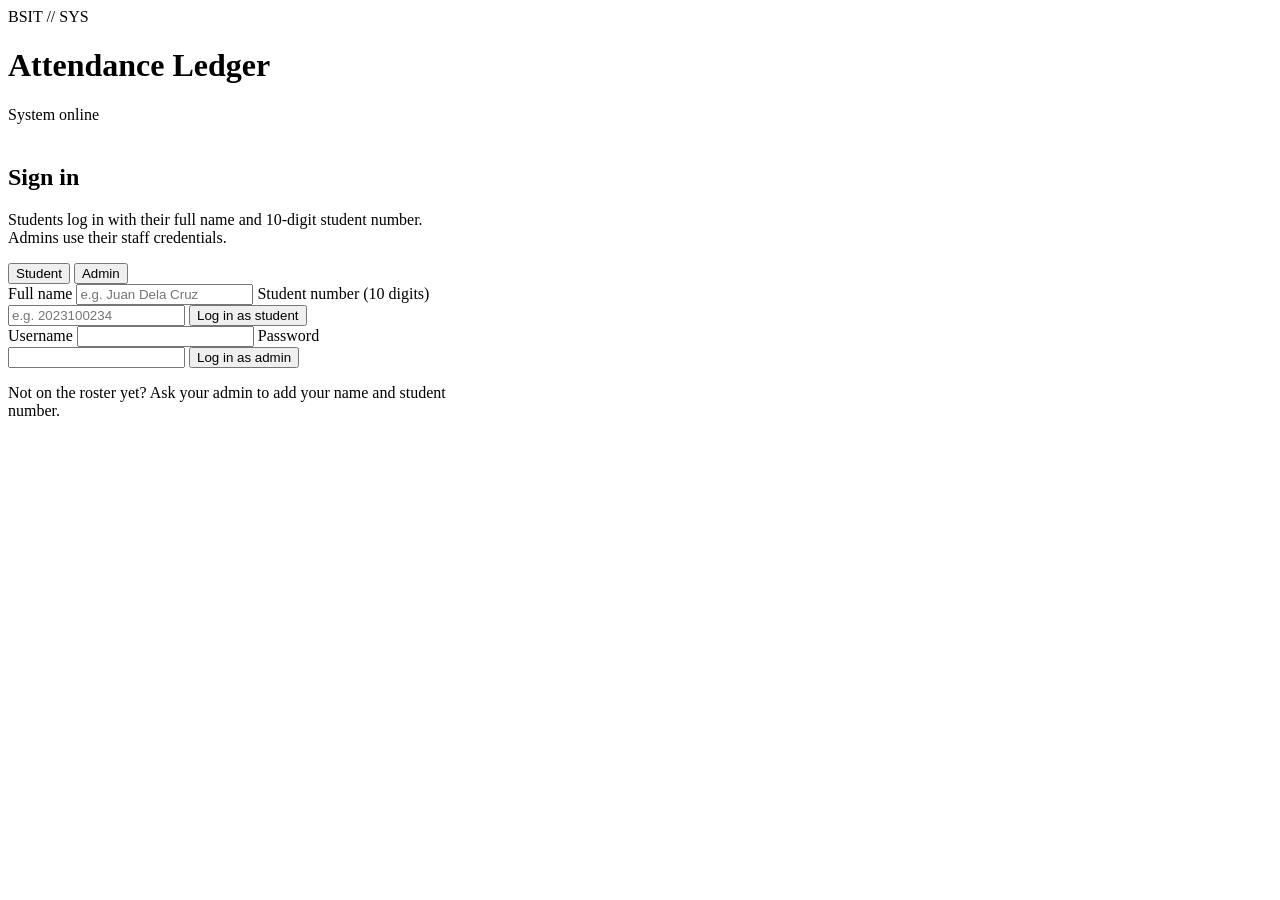
==== index.html @ 07ac9eb4 "Add files via upload" ====
<!DOCTYPE html>
<html lang="en">
<head>
<meta charset="UTF-8" />
<meta name="viewport" content="width=device-width, initial-scale=1.0" />
<title>BSIT Attendance Ledger</title>
<link rel="stylesheet" href="css/style.css" />
</head>
<body>

<div class="topbar">
  <div class="brand">
    <span class="eyebrow">BSIT // SYS</span>
    <h1>Attendance Ledger</h1>
  </div>
  <span class="status-dot">System online</span>
</div>

<div class="shell" style="max-width:460px; padding-top:20px;">
  <div class="card">
    <h2>Sign in</h2>
    <p class="hint">Students log in with their full name and 10-digit student number. Admins use their staff credentials.</p>

    <div class="tabs">
      <button class="tab-btn active" data-tab="student">Student</button>
      <button class="tab-btn" data-tab="admin">Admin</button>
    </div>

    <div class="error-msg" id="errorMsg"></div>

    <!-- Student login -->
    <div class="tab-panel active" id="panel-student">
      <form id="studentForm">
        <label for="sName">Full name</label>
        <input type="text" id="sName" placeholder="e.g. Juan Dela Cruz" autocomplete="name" required />

        <label for="sNumber">Student number (10 digits)</label>
        <input type="tel" id="sNumber" class="mono-input" placeholder="e.g. 2023100234" maxlength="10" inputmode="numeric" required />

        <button type="submit" class="btn block">Log in as student</button>
      </form>
    </div>

    <!-- Admin login -->
    <div class="tab-panel" id="panel-admin">
      <form id="adminForm">
        <label for="aUser">Username</label>
        <input type="text" id="aUser" autocomplete="username" required />

        <label for="aPass">Password</label>
        <input type="password" id="aPass" autocomplete="current-password" required />

        <button type="submit" class="btn block">Log in as admin</button>
      </form>
    </div>
  </div>
  <p class="foot-note">Not on the roster yet? Ask your admin to add your name and student number.</p>
</div>

<script src="js/api.js"></script>
<script src="js/login.js"></script>
</body>
</html>
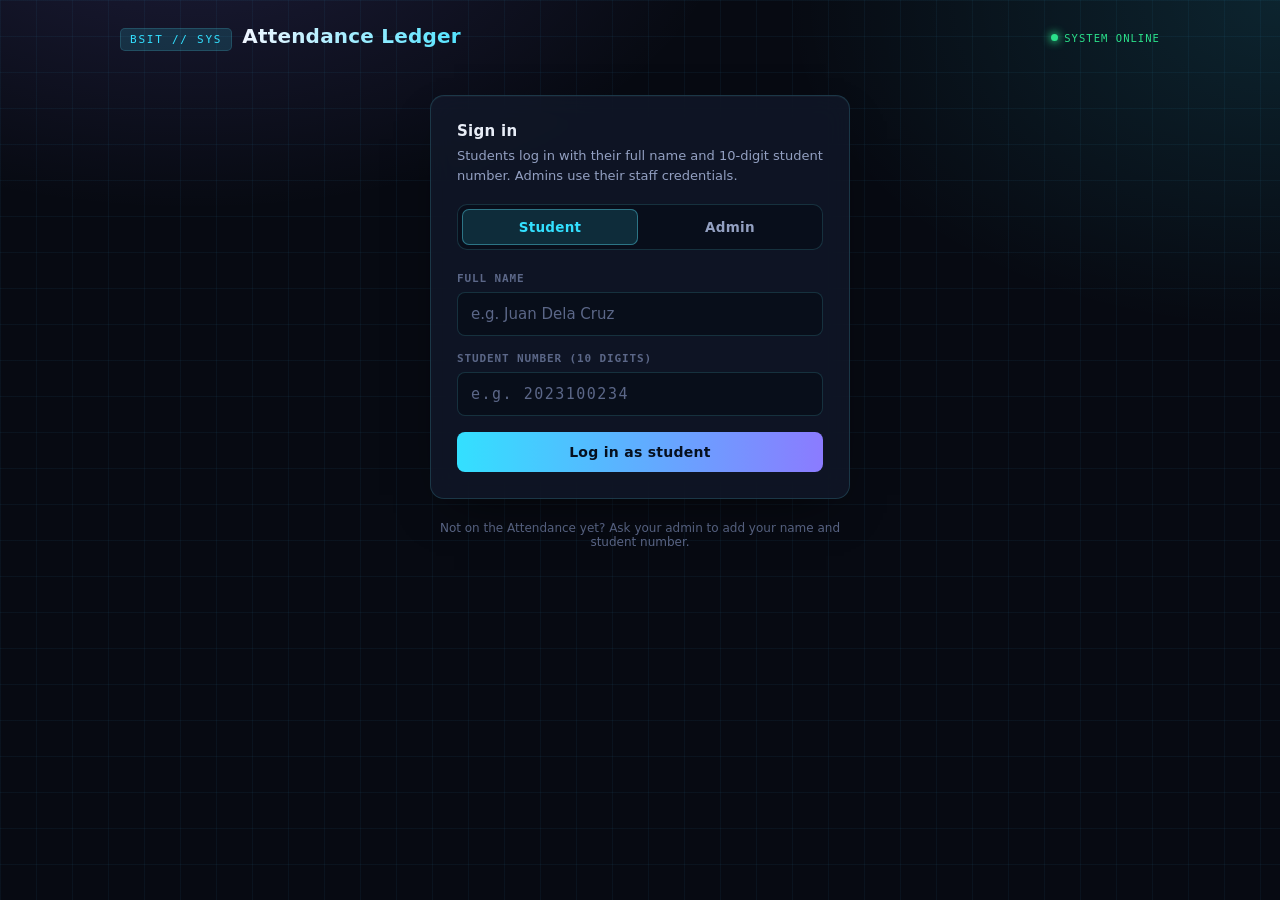
==== commit 86d4cf4c: "Fix stylesheet and script paths in index.html" ====
--- a/index.html
+++ b/index.html
@@ -4,7 +4,7 @@
 <meta charset="UTF-8" />
 <meta name="viewport" content="width=device-width, initial-scale=1.0" />
 <title>BSIT Attendance Ledger</title>
-<link rel="stylesheet" href="css/style.css" />
+<link rel="stylesheet" href="style.css" />
 </head>
 <body>
 
@@ -54,10 +54,10 @@
       </form>
     </div>
   </div>
-  <p class="foot-note">Not on the roster yet? Ask your admin to add your name and student number.</p>
+  <p class="foot-note">Not on the Attendance yet? Ask your admin to add your name and student number.</p>
 </div>
 
-<script src="js/api.js"></script>
-<script src="js/login.js"></script>
+<script src="api.js"></script>
+<script src="login.js"></script>
 </body>
 </html>
--- a/style.css
+++ b/style.css
@@ -0,0 +1,517 @@
+/* =========================================================
+   BSIT Attendance Ledger — "Modern Technology" theme
+   Concept: a HUD-style ops console for taking roll call.
+   Dark canvas with a faint circuit/grid backdrop, glassy
+   panels, glowing cyan/violet accents. Numbers (student IDs,
+   codes, timestamps) render in a mono face like a terminal
+   readout — the daily code is the centerpiece "live signal".
+   ========================================================= */
+
+@import url('https://fonts.googleapis.com/css2?family=Orbitron:wght@600;700;800&family=Inter:wght@400;500;600;700&family=JetBrains+Mono:wght@500;600;700&display=swap');
+
+:root {
+  --bg: #070a12;
+  --bg-grid: rgba(56, 189, 248, 0.055);
+  --panel: rgba(19, 26, 43, 0.72);
+  --panel-solid: #131a2b;
+  --panel-border: rgba(94, 234, 255, 0.16);
+  --panel-border-strong: rgba(94, 234, 255, 0.38);
+  --text: #e8edf7;
+  --text-soft: #93a0c2;
+  --text-dim: #5b6788;
+
+  --cyan: #33e0ff;
+  --cyan-soft: rgba(51, 224, 255, 0.14);
+  --violet: #8b7bff;
+  --violet-soft: rgba(139, 123, 255, 0.16);
+
+  --present: #2be08a;
+  --present-bg: rgba(43, 224, 138, 0.12);
+  --present-line: rgba(43, 224, 138, 0.4);
+
+  --absent: #ff4d6d;
+  --absent-bg: rgba(255, 77, 109, 0.12);
+  --absent-line: rgba(255, 77, 109, 0.4);
+
+  --nosession: #6b7594;
+  --nosession-bg: rgba(107, 117, 148, 0.14);
+
+  --amber: #ffb020;
+  --amber-bg: rgba(255, 176, 32, 0.12);
+
+  --radius: 14px;
+  --shadow: 0 1px 0 rgba(255,255,255,0.03) inset, 0 20px 50px -24px rgba(0,0,0,0.7);
+  --glow-cyan: 0 0 0 1px var(--panel-border-strong), 0 0 24px -4px rgba(51, 224, 255, 0.35);
+  font-size: 16px;
+}
+
+* { box-sizing: border-box; }
+
+html, body {
+  margin: 0;
+  padding: 0;
+  background: var(--bg);
+  color: var(--text);
+  font-family: 'Inter', system-ui, sans-serif;
+  -webkit-font-smoothing: antialiased;
+}
+
+body {
+  min-height: 100vh;
+  background-image:
+    linear-gradient(var(--bg-grid) 1px, transparent 1px),
+    linear-gradient(90deg, var(--bg-grid) 1px, transparent 1px),
+    radial-gradient(ellipse 900px 500px at 15% -10%, rgba(139, 123, 255, 0.16), transparent 60%),
+    radial-gradient(ellipse 900px 600px at 100% 0%, rgba(51, 224, 255, 0.12), transparent 55%);
+  background-size: 36px 36px, 36px 36px, auto, auto;
+  background-attachment: fixed;
+}
+
+h1, h2, h3 {
+  font-family: 'Orbitron', system-ui, sans-serif;
+  font-weight: 700;
+  letter-spacing: 0.01em;
+  margin: 0;
+  color: var(--text);
+}
+
+.mono, .student-number, .code-digits, .date-tag, td.num {
+  font-family: 'JetBrains Mono', ui-monospace, monospace;
+}
+
+a { color: var(--cyan); }
+
+button { font-family: inherit; cursor: pointer; }
+
+::selection { background: var(--cyan-soft); color: var(--text); }
+
+/* ---------- layout shell ---------- */
+
+.shell {
+  max-width: 1080px;
+  margin: 0 auto;
+  padding: 0 20px 64px;
+}
+
+.topbar {
+  display: flex;
+  align-items: center;
+  justify-content: space-between;
+  gap: 12px;
+  padding: 24px 20px;
+  max-width: 1080px;
+  margin: 0 auto;
+}
+
+.brand {
+  display: flex;
+  align-items: baseline;
+  gap: 10px;
+}
+
+.brand .eyebrow {
+  font-family: 'JetBrains Mono', monospace;
+  font-size: 11px;
+  letter-spacing: 0.16em;
+  text-transform: uppercase;
+  color: var(--cyan);
+  background: var(--cyan-soft);
+  border: 1px solid var(--panel-border);
+  padding: 4px 9px;
+  border-radius: 5px;
+}
+
+.brand h1 {
+  font-size: 20px;
+  background: linear-gradient(90deg, #f2f6ff 0%, var(--cyan) 120%);
+  -webkit-background-clip: text;
+  background-clip: text;
+  color: transparent;
+}
+
+.topbar .who {
+  font-size: 13px;
+  color: var(--text-soft);
+  display: flex;
+  align-items: center;
+  gap: 12px;
+}
+
+.status-dot {
+  display: inline-flex;
+  align-items: center;
+  gap: 6px;
+  font-family: 'JetBrains Mono', monospace;
+  font-size: 10.5px;
+  letter-spacing: 0.1em;
+  text-transform: uppercase;
+  color: var(--present);
+}
+.status-dot::before {
+  content: "";
+  width: 7px; height: 7px;
+  border-radius: 50%;
+  background: var(--present);
+  box-shadow: 0 0 8px 1px var(--present);
+  animation: pulse-dot 1.8s ease-in-out infinite;
+}
+@keyframes pulse-dot {
+  0%, 100% { opacity: 1; }
+  50% { opacity: 0.35; }
+}
+
+.logout-btn {
+  border: 1px solid var(--panel-border);
+  background: rgba(255,255,255,0.02);
+  color: var(--text-soft);
+  padding: 7px 12px;
+  border-radius: 7px;
+  font-size: 13px;
+  font-weight: 500;
+}
+.logout-btn:hover { border-color: var(--absent-line); color: var(--absent); }
+
+/* ---------- card (glass panel) ---------- */
+
+.card {
+  background: var(--panel);
+  backdrop-filter: blur(14px);
+  -webkit-backdrop-filter: blur(14px);
+  border: 1px solid var(--panel-border);
+  border-radius: var(--radius);
+  box-shadow: var(--shadow);
+  padding: 26px;
+  margin-bottom: 22px;
+  position: relative;
+}
+
+.card h2 {
+  font-size: 15px;
+  margin-bottom: 4px;
+  letter-spacing: 0.02em;
+}
+
+.card .hint {
+  font-size: 13px;
+  color: var(--text-soft);
+  margin: 6px 0 18px;
+  line-height: 1.55;
+}
+
+.grid-2 {
+  display: grid;
+  grid-template-columns: 1fr 1fr;
+  gap: 20px;
+}
+
+@media (max-width: 720px) {
+  .grid-2 { grid-template-columns: 1fr; }
+}
+
+/* ---------- form controls ---------- */
+
+label {
+  display: block;
+  font-family: 'JetBrains Mono', monospace;
+  font-size: 11px;
+  font-weight: 600;
+  letter-spacing: 0.08em;
+  text-transform: uppercase;
+  color: var(--text-dim);
+  margin-bottom: 7px;
+}
+
+input[type="text"], input[type="password"], input[type="tel"], select {
+  width: 100%;
+  padding: 12px 13px;
+  border: 1.5px solid var(--panel-border);
+  border-radius: 8px;
+  font-size: 15px;
+  background: rgba(6, 10, 20, 0.6);
+  color: var(--text);
+  margin-bottom: 16px;
+  font-family: inherit;
+}
+
+input::placeholder { color: var(--text-dim); }
+
+input.mono-input {
+  font-family: 'JetBrains Mono', monospace;
+  letter-spacing: 0.1em;
+}
+
+input:focus, select:focus, button:focus-visible {
+  outline: none;
+  border-color: var(--cyan);
+  box-shadow: 0 0 0 3px var(--cyan-soft);
+}
+
+.btn {
+  display: inline-flex;
+  align-items: center;
+  justify-content: center;
+  gap: 8px;
+  border: none;
+  border-radius: 8px;
+  padding: 12px 18px;
+  font-size: 14px;
+  font-weight: 600;
+  letter-spacing: 0.02em;
+  background: linear-gradient(90deg, var(--cyan), var(--violet));
+  color: #06101f;
+  transition: filter 0.15s ease, transform 0.05s ease;
+}
+.btn:hover { filter: brightness(1.12); }
+.btn:active { transform: translateY(1px); }
+.btn.block { width: 100%; }
+.btn.ghost {
+  background: rgba(255,255,255,0.03);
+  color: var(--cyan);
+  border: 1.5px solid var(--panel-border-strong);
+}
+.btn.ghost:hover { background: var(--cyan-soft); }
+.btn.danger { background: linear-gradient(90deg, var(--absent), #ff7a8a); color: #1a0508; }
+.btn:disabled { opacity: 0.5; cursor: not-allowed; filter: none; }
+
+/* ---------- tabs (login page) ---------- */
+
+.tabs {
+  display: flex;
+  gap: 4px;
+  background: rgba(6, 10, 20, 0.55);
+  border: 1px solid var(--panel-border);
+  border-radius: 10px;
+  padding: 4px;
+  margin-bottom: 22px;
+}
+.tab-btn {
+  flex: 1;
+  border: none;
+  background: transparent;
+  padding: 10px 0;
+  border-radius: 7px;
+  font-weight: 600;
+  font-size: 13.5px;
+  letter-spacing: 0.02em;
+  color: var(--text-soft);
+}
+.tab-btn.active {
+  background: var(--cyan-soft);
+  color: var(--cyan);
+  box-shadow: 0 0 0 1px var(--panel-border-strong) inset;
+}
+
+.tab-panel { display: none; }
+.tab-panel.active { display: block; }
+
+.error-msg {
+  background: var(--absent-bg);
+  color: #ff8798;
+  border: 1px solid var(--absent-line);
+  padding: 10px 12px;
+  border-radius: 7px;
+  font-size: 13.5px;
+  margin-bottom: 16px;
+  display: none;
+}
+.error-msg.show { display: block; }
+
+.success-msg {
+  background: var(--present-bg);
+  color: #67f0ae;
+  border: 1px solid var(--present-line);
+  padding: 10px 12px;
+  border-radius: 7px;
+  font-size: 13.5px;
+  margin-bottom: 16px;
+  display: none;
+}
+.success-msg.show { display: block; }
+
+/* ---------- status chips ---------- */
+
+.chip {
+  display: inline-flex;
+  align-items: center;
+  gap: 6px;
+  font-family: 'JetBrains Mono', monospace;
+  font-size: 11px;
+  font-weight: 700;
+  letter-spacing: 0.09em;
+  text-transform: uppercase;
+  padding: 4px 10px;
+  border-radius: 5px;
+  border: 1px solid currentColor;
+}
+.chip.present { color: var(--present); background: var(--present-bg); text-shadow: 0 0 12px rgba(43,224,138,0.5); }
+.chip.absent { color: var(--absent); background: var(--absent-bg); text-shadow: 0 0 12px rgba(255,77,109,0.45); }
+.chip.no-session { color: var(--nosession); background: var(--nosession-bg); }
+
+/* ---------- code badge (HUD terminal readout) ---------- */
+
+.code-badge {
+  display: flex;
+  align-items: center;
+  justify-content: space-between;
+  gap: 16px;
+  background: linear-gradient(160deg, #0c1424 0%, #0a1a2e 100%);
+  border: 1px solid var(--panel-border-strong);
+  color: #fff;
+  border-radius: 12px;
+  padding: 22px 24px;
+  position: relative;
+  overflow: hidden;
+  box-shadow: var(--glow-cyan);
+}
+.code-badge::before {
+  content: "";
+  position: absolute;
+  inset: 0;
+  background: repeating-linear-gradient(
+    0deg,
+    rgba(51, 224, 255, 0.05) 0px,
+    rgba(51, 224, 255, 0.05) 1px,
+    transparent 1px,
+    transparent 4px
+  );
+  pointer-events: none;
+}
+
+.code-badge .label {
+  font-family: 'JetBrains Mono', monospace;
+  font-size: 10.5px;
+  letter-spacing: 0.16em;
+  text-transform: uppercase;
+  color: var(--cyan);
+  margin-bottom: 8px;
+}
+.code-digits {
+  font-size: 42px;
+  font-weight: 700;
+  letter-spacing: 0.2em;
+  color: #eafdff;
+  text-shadow: 0 0 22px rgba(51, 224, 255, 0.6);
+}
+.code-digits.empty {
+  font-size: 15px;
+  font-weight: 500;
+  letter-spacing: normal;
+  color: var(--text-dim);
+  font-family: 'Inter', sans-serif;
+  text-shadow: none;
+}
+
+/* ---------- table (the roll-call terminal) ---------- */
+
+.table-wrap { overflow-x: auto; }
+
+table {
+  width: 100%;
+  border-collapse: collapse;
+  font-size: 14px;
+}
+
+thead th {
+  text-align: left;
+  font-family: 'JetBrains Mono', monospace;
+  font-size: 10.5px;
+  letter-spacing: 0.1em;
+  text-transform: uppercase;
+  color: var(--text-dim);
+  border-bottom: 1px solid var(--panel-border-strong);
+  padding: 9px 10px;
+  white-space: nowrap;
+}
+
+tbody td {
+  padding: 12px 10px;
+  border-bottom: 1px solid rgba(148, 163, 200, 0.09);
+  vertical-align: middle;
+  color: var(--text);
+}
+
+tbody tr:hover { background: rgba(51, 224, 255, 0.045); }
+
+td.num { color: var(--text-dim); }
+
+.remove-btn {
+  border: 1px solid var(--panel-border);
+  background: transparent;
+  color: var(--absent);
+  font-size: 12px;
+  font-weight: 600;
+  padding: 5px 10px;
+  border-radius: 6px;
+}
+.remove-btn:hover { background: var(--absent-bg); border-color: var(--absent-line); }
+
+.empty-row td {
+  text-align: center;
+  color: var(--text-dim);
+  padding: 28px 10px;
+  font-style: italic;
+}
+
+/* ---------- date row / history controls ---------- */
+
+.date-row {
+  display: flex;
+  align-items: center;
+  gap: 10px;
+  flex-wrap: wrap;
+  margin-bottom: 18px;
+}
+
+.date-row select { margin-bottom: 0; width: auto; min-width: 200px; }
+
+.summary-strip {
+  display: flex;
+  gap: 14px;
+  flex-wrap: wrap;
+  margin-bottom: 18px;
+}
+.summary-pill {
+  flex: 1;
+  min-width: 120px;
+  background: rgba(6, 10, 20, 0.5);
+  border: 1px solid var(--panel-border);
+  border-radius: 9px;
+  padding: 13px 15px;
+}
+.summary-pill .n {
+  font-family: 'JetBrains Mono', monospace;
+  font-size: 24px;
+  font-weight: 700;
+}
+.summary-pill .l {
+  font-size: 10.5px;
+  text-transform: uppercase;
+  letter-spacing: 0.08em;
+  color: var(--text-dim);
+}
+.summary-pill.present { border-color: var(--present-line); }
+.summary-pill.present .n { color: var(--present); }
+.summary-pill.absent { border-color: var(--absent-line); }
+.summary-pill.absent .n { color: var(--absent); }
+
+/* ---------- footer note ---------- */
+
+.foot-note {
+  text-align: center;
+  font-size: 12px;
+  color: var(--text-dim);
+  margin-top: 8px;
+}
+
+/* ---------- responsive ---------- */
+
+@media (max-width: 600px) {
+  .topbar { flex-direction: column; align-items: flex-start; gap: 10px; }
+  .card { padding: 20px 16px; }
+  .code-digits { font-size: 30px; }
+  thead th:nth-child(1), tbody td:nth-child(1) { display: none; }
+}
+
+@media (prefers-reduced-motion: reduce) {
+  .status-dot::before { animation: none; }
+}
